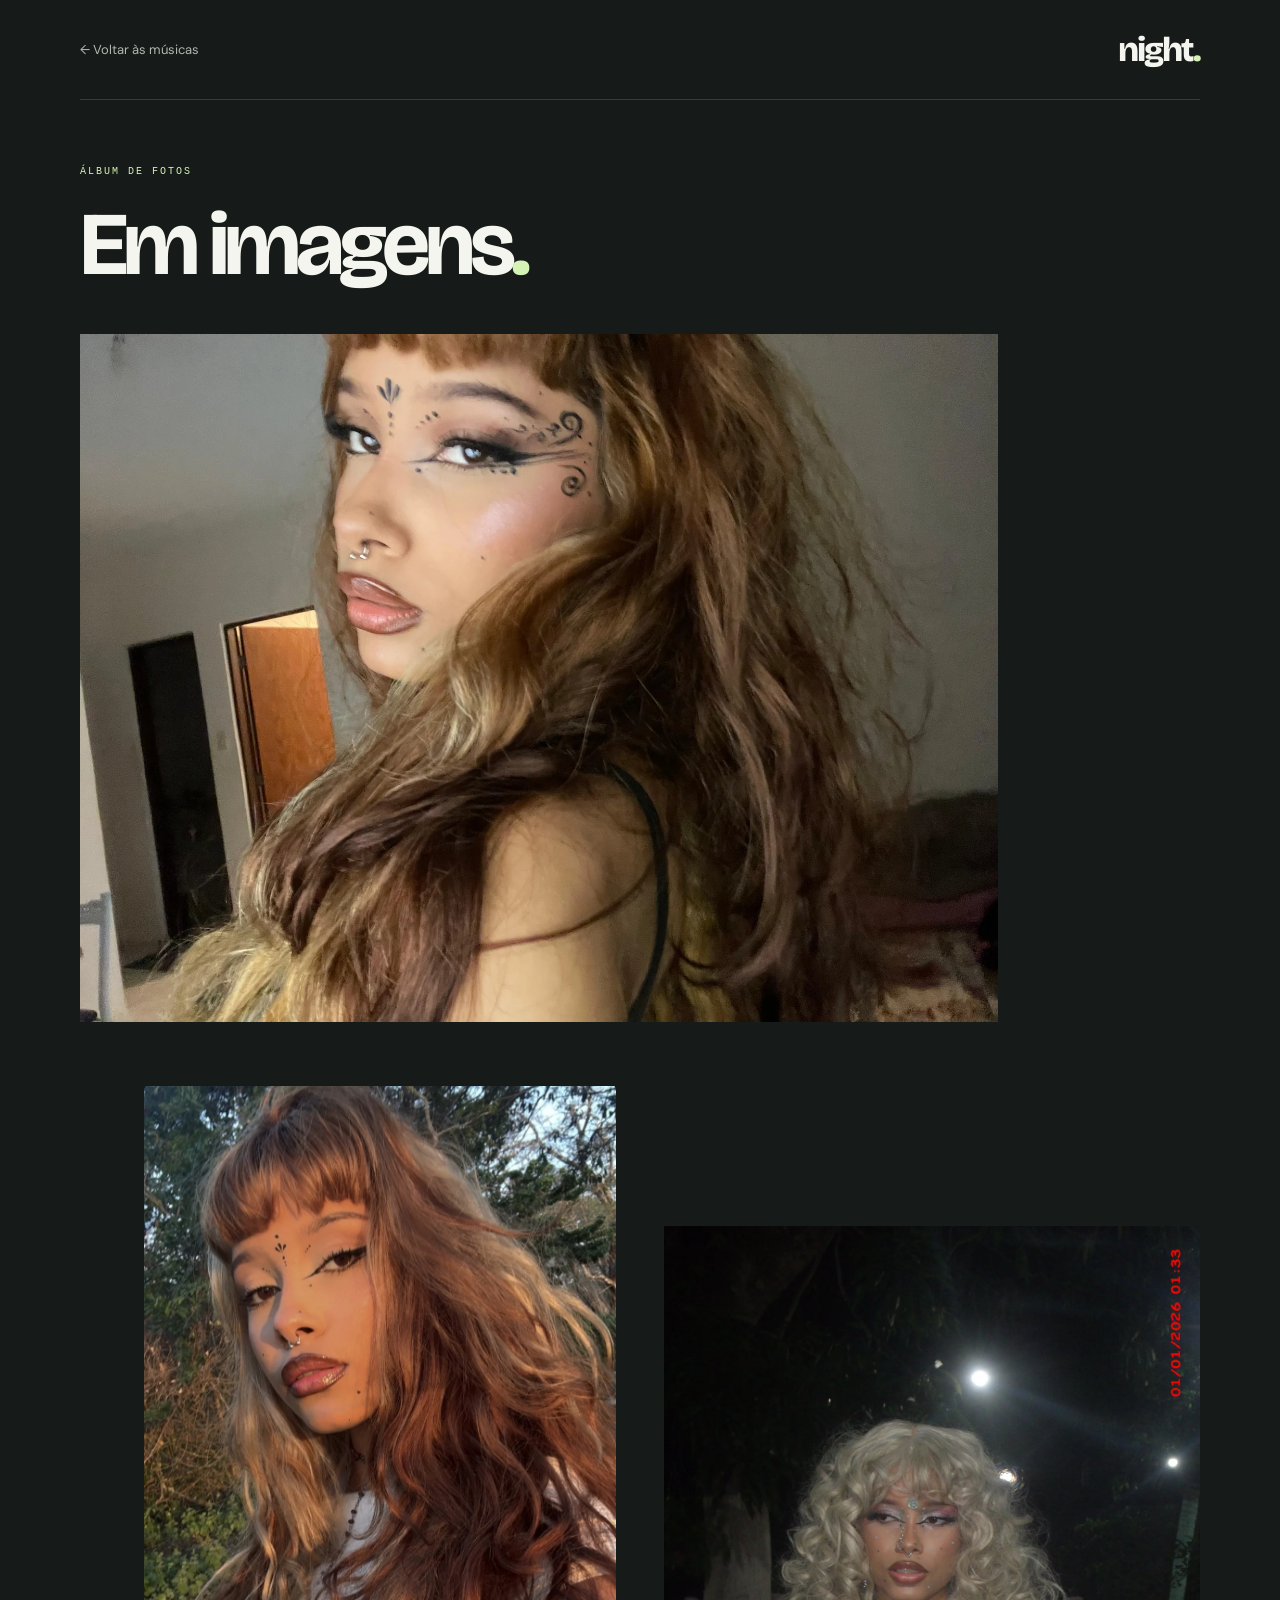
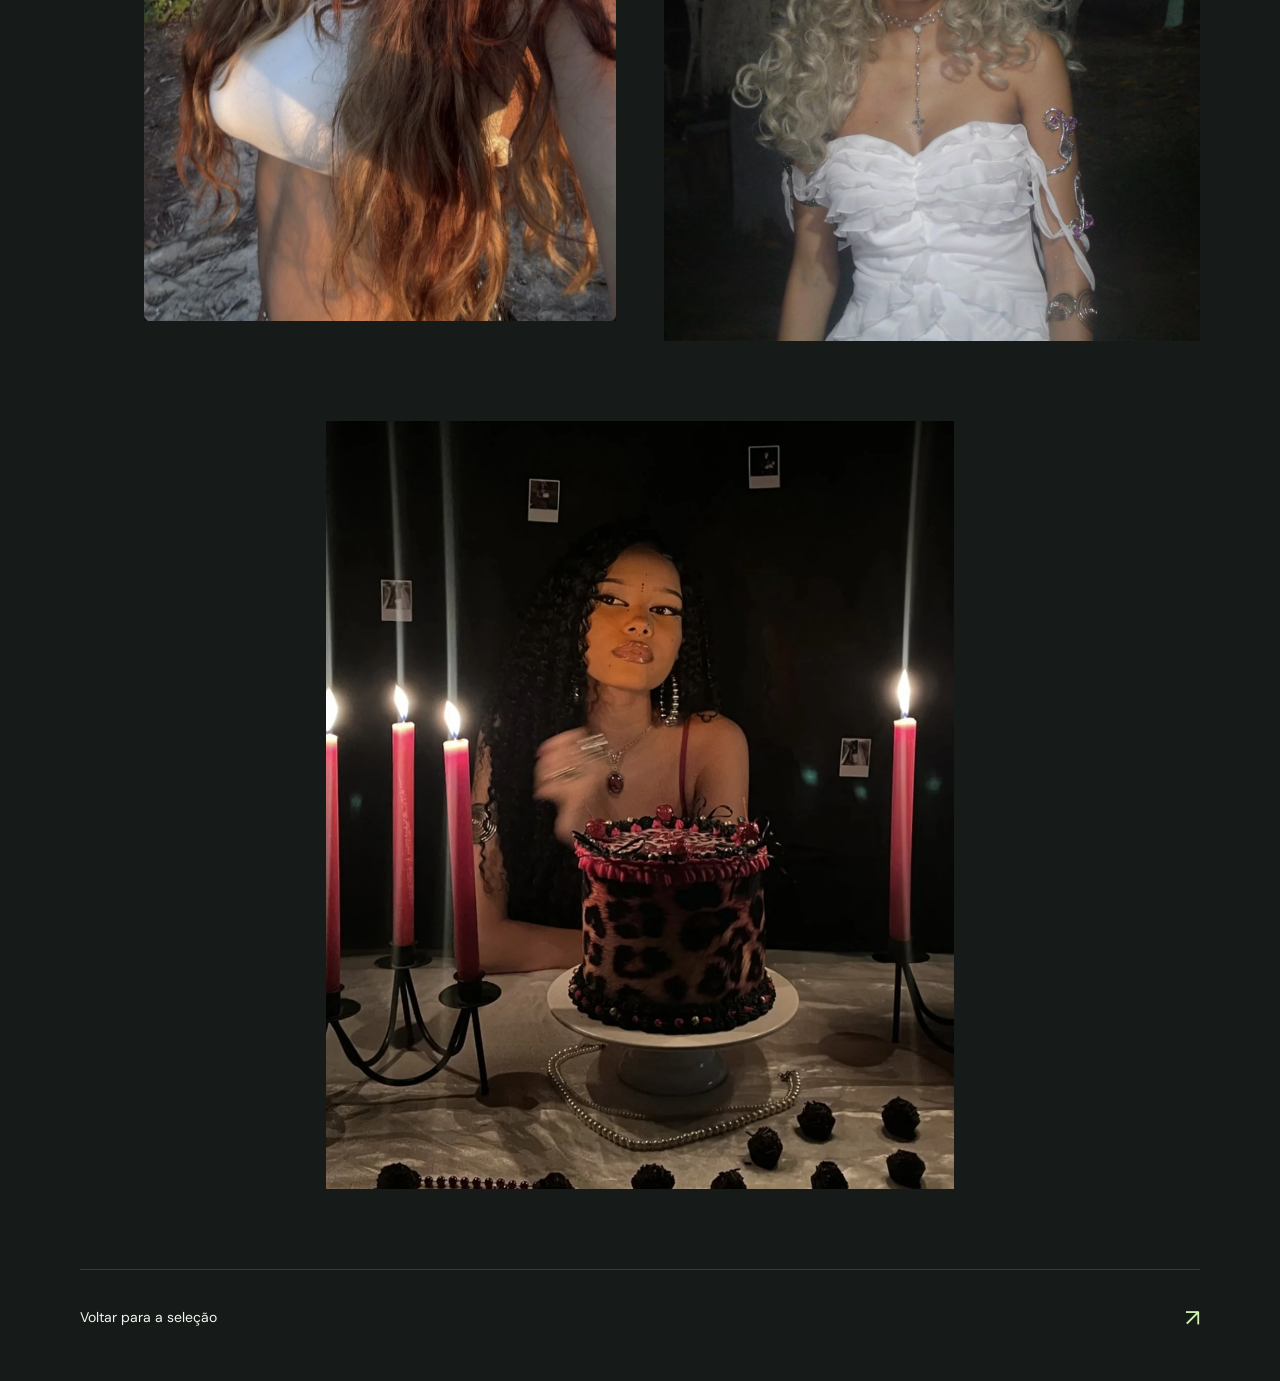
==== galeria.html @ 1a6474c7 "Add photo album page linked from the night cover" ====
<!doctype html>
<html lang="pt-BR">
<head>
  <meta charset="utf-8">
  <meta name="viewport" content="width=device-width, initial-scale=1">
  <meta name="theme-color" content="#161a18">
  <title>night — álbum de fotos</title>
  <link rel="icon" href="assets/favicon.svg" type="image/svg+xml">
  <link rel="preconnect" href="https://fonts.googleapis.com">
  <link rel="preconnect" href="https://fonts.gstatic.com" crossorigin>
  <link href="https://fonts.googleapis.com/css2?family=Bricolage+Grotesque:wght@500;600;700;800&family=DM+Sans:wght@400;500;600;700&display=swap" rel="stylesheet">
  <link rel="stylesheet" href="styles.css?v=gallery-1">
  <link rel="stylesheet" href="galeria.css?v=1">
</head>
<body class="photo-page">
  <a class="skip" href="#fotos">Pular para as fotos</a>
  <header class="photo-nav">
    <a class="photo-back" href="index.html">← Voltar às músicas</a>
    <a class="photo-logo" href="index.html" aria-label="night — início">night<span>.</span></a>
  </header>
  <main class="photo-main" id="fotos">
    <div class="photo-heading">
      <p class="eyebrow">ÁLBUM DE FOTOS</p>
      <h1>Em imagens<span>.</span></h1>
    </div>
    <!-- O texto pessoal será adicionado aqui quando estiver pronto. -->
    <div class="photo-grid" aria-label="Galeria com quatro fotos">
      <figure class="photo photo-wide"><img src="assets/galeria/foto-1.webp" width="1800" height="1350" alt="Retrato de olhar sobre o ombro, com desenhos delicados na maquiagem" fetchpriority="high" decoding="async"></figure>
      <figure class="photo photo-sunset"><img src="assets/galeria/foto-2.webp" width="1017" height="1800" alt="Retrato ao ar livre iluminado pela luz dourada do pôr do sol" loading="lazy" decoding="async"></figure>
      <figure class="photo photo-night"><img src="assets/galeria/foto-3.webp" width="1350" height="1800" alt="Retrato à noite com cabelos claros e vestido branco" loading="lazy" decoding="async"></figure>
      <figure class="photo photo-candles"><img src="assets/galeria/foto-4.webp" width="1220" height="1493" alt="Retrato atrás de um bolo, entre velas acesas" loading="lazy" decoding="async"></figure>
    </div>
    <div class="photo-end"><a href="index.html#faixas">Voltar para a seleção <span aria-hidden="true">↗</span></a></div>
  </main>
</body>
</html>
---- styles.css ----
:root{--bg:#161a18;--panel:#202622;--line:#353d36;--accent:#d4f3b5;--text:#f4f5ee;--muted:#b1b8ae;--display:'Bricolage Grotesque','Arial Black',sans-serif;--body:'DM Sans',Arial,sans-serif}
*{box-sizing:border-box}html{scroll-behavior:smooth;scroll-padding-top:28px}body{margin:0;background:var(--bg);color:var(--text);font-family:var(--body);font-size:14px;-webkit-font-smoothing:antialiased}a{color:inherit;text-decoration:none}button,input{font:inherit}button,a,input{-webkit-tap-highlight-color:transparent}a:focus-visible,button:focus-visible,input:focus-visible{outline:2px solid var(--accent);outline-offset:6px}svg{width:20px;height:20px;fill:none;stroke:currentColor;stroke-width:1.6;flex-shrink:0}.svg-defs{position:absolute;width:0;height:0;overflow:hidden}.sr-only{position:absolute;width:1px;height:1px;padding:0;margin:-1px;overflow:hidden;clip:rect(0,0,0,0);white-space:nowrap;border:0}.skip{position:fixed;top:-100px;left:20px;z-index:10;background:var(--accent);color:var(--bg);padding:12px}.skip:focus{top:12px}
.sidebar{position:fixed;left:0;top:0;bottom:0;width:226px;padding:32px 24px;border-right:1px solid var(--line);background:#131714;display:flex;flex-direction:column}.brand{font-family:var(--display);font-size:65px;font-weight:800;line-height:1;letter-spacing:-6px;width:fit-content}.brand-dot{color:var(--accent)}.brand-caption,.label,.eyebrow,.topbar,.art-caption,.table-head,.sleeve-top,.sleeve-bottom{font:10px/1.6 'Courier New',monospace;letter-spacing:1.6px}.brand-caption{color:var(--muted);margin:12px 0 46px;letter-spacing:2px}.nav-link{display:flex;gap:13px;padding:13px 11px;margin:4px -11px;color:var(--muted);border-radius:5px}.nav-link:first-child{color:var(--accent);background:#242d23}.nav-link:hover{color:var(--text);background:var(--panel)}.library{margin-top:40px}.label{color:var(--muted);margin:0 0 8px}.library-item{display:flex;align-items:center;gap:11px;margin-top:20px}.mini-cover{width:42px;height:42px;background:var(--accent);color:var(--bg);font:800 29px var(--display);display:grid;place-items:center;border-radius:3px}.library-item strong{font-weight:600}.library-item small{display:block;color:var(--muted);font-size:11px;margin-top:4px}.library-item svg{margin-left:auto;width:15px}.sidebar-bottom{margin-top:auto;color:var(--muted);font-size:11px;line-height:1.8}.sidebar-bottom p{border-top:1px solid var(--line);padding-top:18px;margin:22px 0 0}.status-dot{display:inline-block;width:6px;height:6px;border-radius:50%;background:var(--accent);margin-right:8px}main{margin-left:226px;padding:0 48px;max-width:1800px}.topbar{height:86px;display:flex;justify-content:space-between;align-items:center;color:var(--muted);border-bottom:1px solid var(--line);letter-spacing:1px}.topbar strong{font-weight:normal;color:var(--text)}.topbar a{display:flex;gap:10px;align-items:center;font:12px var(--body);letter-spacing:0}.topbar svg{width:16px}.hero{min-height:440px;display:grid;grid-template-columns:1.1fr 1fr;align-items:center;gap:36px;padding:44px 0 58px}.eyebrow{margin:0 0 12px;color:var(--accent);font-size:10px;letter-spacing:2px}.hero h1{font:800 clamp(90px,10vw,160px)/.93 var(--display);letter-spacing:-8px;margin:12px 0 24px}.hero h1 span{color:var(--accent)}.hero-description{font-size:18px;line-height:1.5;margin:0 0 18px;color:var(--muted)}.selection-meta{font-size:11px;color:var(--muted);display:flex;gap:9px;flex-wrap:wrap}.hero-actions{display:flex;gap:25px;align-items:center;margin-top:28px}.button{display:inline-flex;align-items:center;justify-content:center;gap:10px;min-height:48px;padding:14px 20px;border:0;border-radius:5px;font-size:12px;font-weight:700;cursor:pointer;transition:background .18s,transform .18s}.button-primary{background:var(--accent);color:var(--bg)}.button-primary:hover{background:#e2fbd0;transform:translateY(-2px)}.button-arrow{width:16px;margin-left:8px}.text-link{font-size:12px;display:inline-flex;align-items:center;gap:12px}.text-link:hover{color:var(--accent)}.hero-art{position:relative;width:100%;height:330px;max-width:410px;justify-self:end;display:flex;align-items:center}.sleeve{position:relative;width:280px;height:280px;background:var(--accent);color:var(--bg);overflow:hidden;padding:20px;z-index:1;box-shadow:12px 16px 28px #0005;transform:rotate(-5deg)}.sleeve-top{display:flex;justify-content:space-between;font-size:7px;letter-spacing:1px}.sleeve-word{font:800 80px/.95 var(--display);letter-spacing:-6px;position:relative;z-index:2;margin-top:36px}.sleeve-moon{position:absolute;width:170px;height:170px;border-radius:50%;border:1px solid #161a1855;top:87px;right:-27px;background:repeating-radial-gradient(circle at center,#161a18 0 1px,transparent 1px 7px);clip-path:inset(0 0 0 30%)}.sleeve-bottom{position:absolute;bottom:19px;left:20px;right:20px;display:flex;justify-content:space-between;font-size:8px;letter-spacing:1px;line-height:1.5}.vinyl{position:absolute;right:0;width:280px;height:280px;border-radius:50%;background:repeating-radial-gradient(circle,#111412 0 2px,#252c26 3px,#111412 4px 6px);border:1px solid #3a453d;box-shadow:10px 10px 20px #0004;display:grid;place-items:center}.vinyl-label{border-radius:50%;background:#809673;color:var(--bg);width:85px;height:85px;display:grid;place-items:center;font:800 34px var(--display);box-shadow:0 0 0 8px #101511}.art-caption{position:absolute;bottom:-11px;left:0;font-size:8px;letter-spacing:1.2px;color:var(--muted)}
.highlights{border-top:1px solid var(--line);padding:30px 0 42px}.section-heading{display:flex;justify-content:space-between;align-items:flex-end;gap:20px;margin-bottom:22px}h2{font:600 27px/1.2 var(--display);letter-spacing:-.7px;margin:0}h2 span{color:var(--accent)}.highlight-grid{display:grid;grid-template-columns:repeat(4,minmax(0,1fr));gap:20px}.highlight-card{display:block;min-width:0}.cover-wrap{position:relative;aspect-ratio:1;overflow:hidden;background:var(--panel);border-radius:5px}.cover-wrap img{width:100%;height:100%;object-fit:cover;display:block;transition:transform .35s}.card-open{position:absolute;right:12px;bottom:12px;width:38px;height:38px;display:grid;place-items:center;border-radius:50%;background:var(--accent);color:var(--bg);box-shadow:0 4px 15px #0003;transition:transform .2s}.card-open svg{width:18px}.highlight-card:hover .cover-wrap img{transform:scale(1.035)}.highlight-card:hover .card-open{transform:translateY(-3px)}.highlight-card h3{font-size:14px;font-weight:600;line-height:1.35;white-space:nowrap;overflow:hidden;text-overflow:ellipsis;margin:13px 0 5px}.highlight-card p{color:var(--muted);font-size:12px;line-height:1.4;white-space:nowrap;overflow:hidden;text-overflow:ellipsis;margin:0}.tracks-section{padding:30px 0 50px;border-top:1px solid var(--line)}.track-count{font:11px 'Courier New',monospace;color:var(--muted);white-space:nowrap}.search-bar{display:flex;align-items:center;justify-content:space-between;gap:20px;margin-bottom:25px}.search-input{display:flex;align-items:center;gap:12px;width:360px;background:var(--panel);border:1px solid var(--line);border-radius:5px;padding:12px 15px;color:var(--muted)}.search-input input{width:100%;border:0;background:transparent;color:var(--text);font-size:12px;min-width:0}.search-input:focus-within{border-color:var(--accent)}.search-input input:focus-visible{outline:none}.search-input input::placeholder{color:var(--muted)}.search-note{font-size:11px;color:var(--muted)}.table-head,.track-row{display:grid;grid-template-columns:25px minmax(0,1fr) 65px 95px;gap:18px;align-items:center}.table-head{font-size:9px;color:var(--muted);padding:0 12px 13px;border-bottom:1px solid var(--line);letter-spacing:1.2px}.table-head span:last-child{text-align:right}.track-list{list-style:none;margin:0;padding:0}.track-row{padding:11px 12px;min-height:70px;border-bottom:1px solid #353d3660;border-radius:4px;transition:background .15s}.track-row:hover{background:var(--panel)}.track-number{font:11px 'Courier New',monospace;color:var(--muted)}.track-info{display:flex;gap:13px;align-items:center;min-width:0}.track-info img{width:45px;height:45px;object-fit:cover;flex-shrink:0;border-radius:3px;background:var(--panel)}.track-text{min-width:0}.track-title{display:block;font-size:12px;font-weight:600;line-height:1.45;white-space:nowrap;overflow:hidden;text-overflow:ellipsis}.track-title:hover{color:var(--accent)}.track-artist{display:block;font-size:11px;color:var(--muted);line-height:1.45;margin-top:3px;white-space:nowrap;overflow:hidden;text-overflow:ellipsis}.explicit{display:inline-block;font-size:8px;line-height:12px;padding:0 3px;color:var(--bg);background:var(--muted);margin-right:5px;border-radius:1px;vertical-align:1px}.track-duration{font:11px 'Courier New',monospace;color:var(--muted)}.track-open{justify-self:end;display:flex;align-items:center;gap:7px;font-size:10px;border:1px solid var(--line);border-radius:4px;padding:8px 9px;color:var(--muted)}.track-open svg{width:13px;height:13px}.track-open:hover{color:var(--accent);border-color:var(--accent)}.loading,.empty-state{padding:36px 0;color:var(--muted);font-size:13px;text-align:center}.empty-state h3{color:var(--text);font:600 24px var(--display)}.button-secondary{margin-top:10px;background:var(--panel);border:1px solid var(--line);color:var(--text)}[hidden]{display:none!important}
footer{border-top:1px solid var(--line);padding:30px 0;display:grid;grid-template-columns:60px 1fr auto;align-items:center;gap:20px}.footer-brand{font:800 40px var(--display);letter-spacing:-3px;color:var(--accent)}footer p{font-size:12px;line-height:1.7;color:var(--muted);margin:0}footer strong{font-weight:500;color:var(--text)}footer svg{width:15px}footer small{grid-column:1/-1;font-size:10px;color:var(--muted);margin-top:8px}
@media(min-width:1500px){main{padding:0 70px}.hero{min-height:520px}.hero-art{max-width:480px;height:380px}.sleeve,.vinyl{width:320px;height:320px}.sleeve-word{font-size:94px}.sleeve-moon{width:210px;height:210px}}
@media(max-width:1150px){.sidebar{width:185px;padding:28px 20px}main{margin-left:185px;padding:0 30px}.hero{gap:18px}.hero-art{max-width:310px;height:280px}.sleeve,.vinyl{width:225px;height:225px}.sleeve{padding:16px}.sleeve-word{font-size:64px}.sleeve-moon{width:140px;height:140px;top:80px}.sleeve-bottom{bottom:16px;left:16px;right:16px}.sleeve-top{font-size:6px}.hero-actions{gap:16px}.text-link{font-size:11px}.highlight-grid{gap:16px}.search-note{display:none}.hero-description{font-size:16px}}
@media(max-width:900px){.sidebar{width:76px;padding:24px 14px;align-items:center}.brand{font-size:44px;letter-spacing:-4px}.brand-caption,.library,.sidebar-bottom{display:none}.sidebar nav{margin-top:45px;width:100%}.nav-link{font-size:0;justify-content:center;margin:8px 0;padding:13px 8px}.nav-link svg{width:21px;height:21px}.nav-link{gap:0}main{margin-left:76px;padding:0 28px}.hero h1{font-size:100px;letter-spacing:-6px}.hero-art{max-width:280px}.sleeve,.vinyl{width:205px;height:205px}.sleeve-word{font-size:61px;margin-top:28px}.sleeve-moon{width:120px;height:120px}.sleeve-top span:last-child{display:none}.hero-actions{flex-wrap:wrap;gap:18px}.hero{min-height:400px}.track-heading h2{font-size:24px}.art-caption{font-size:6px;bottom:10px}}
@media(max-width:650px){html{scroll-padding-top:20px}.sidebar{position:relative;width:100%;height:69px;padding:12px 22px;flex-direction:row;justify-content:space-between;border-right:0;border-bottom:1px solid var(--line)}.brand{font-size:43px}.sidebar nav{display:flex;width:auto;margin:0;gap:8px}.nav-link{font-size:11px;padding:8px 10px;margin:0;gap:7px}.nav-link svg{width:15px;height:15px}.nav-link:first-child{background:transparent;color:var(--muted)}main{margin:0;padding:0 22px}.topbar{height:57px;font-size:8px}.topbar a{font-size:10px}.topbar svg{width:13px}.hero{padding:34px 0 30px;display:flex;flex-direction:column;gap:28px;align-items:stretch}.eyebrow{font-size:8px;margin-bottom:14px}.hero h1{font-size:112px;letter-spacing:-7px;margin:0 0 18px}.hero-description{font-size:16px;margin-bottom:15px}.hero-description br{display:none}.selection-meta{font-size:10px}.hero-actions{margin-top:24px;flex-wrap:nowrap;gap:20px}.button{padding:12px 16px;font-size:11px;min-height:45px}.button-arrow{margin-left:0}.hero-art{width:100%;height:230px;max-width:340px;align-self:center;margin-top:0}.sleeve,.vinyl{width:195px;height:195px}.sleeve{margin-left:14px}.sleeve-word{font-size:58px}.vinyl{right:15px}.sleeve-bottom{font-size:7px}.art-caption{left:14px;bottom:-2px;font-size:6px}.highlights{padding:25px 0 30px}.section-heading{margin-bottom:19px}h2{font-size:24px}.label{font-size:8px;letter-spacing:1.3px}.highlight-grid{grid-template-columns:repeat(2,minmax(0,1fr));column-gap:16px;row-gap:24px}.highlight-card h3{font-size:12px;margin-top:10px}.highlight-card p{font-size:10px}.card-open{width:30px;height:30px;right:9px;bottom:9px}.card-open svg{width:15px}.track-heading{align-items:center}.track-heading h2{font-size:25px;max-width:230px;line-height:1.15}.track-count{font-size:10px}.tracks-section{padding:27px 0 35px}.search-input{width:100%;padding:13px}.search-bar{margin-bottom:22px}.table-head,.track-row{grid-template-columns:17px minmax(0,1fr) 27px;gap:9px}.table-head{padding:0 0 11px;font-size:8px}.table-head span:nth-child(3),.track-duration{display:none}.table-head span:last-child{font-size:0}.table-head span:last-child:after{content:'↗';font-size:13px}.track-row{padding:10px 0;min-height:65px}.track-info{gap:10px}.track-info img{width:40px;height:40px}.track-title{font-size:11px}.track-artist{font-size:10px}.track-number{font-size:10px}.track-open{border:0;padding:5px;font-size:0;gap:0}.track-open svg{width:17px;height:17px;color:var(--accent)}footer{grid-template-columns:45px 1fr;gap:15px;padding:25px 0}footer .text-link{grid-column:1/-1;margin-top:9px}footer small{font-size:9px}.search-note{display:none}}
.sleeve.sleeve--photo{padding:0;display:block;flex-shrink:0;transition:transform .2s}.sleeve--photo:hover{transform:rotate(-2deg)}.album-cover-image{display:block;width:100%;height:100%;object-fit:cover}.album-open{position:absolute;bottom:12px;right:12px;padding:7px 10px;background:var(--bg);color:var(--accent);font:11px var(--body);box-shadow:0 2px 8px #0003}
@media(prefers-reduced-motion:reduce){html{scroll-behavior:auto}*,*::before,*::after{transition:none!important;animation:none!important}}
---- galeria.css ----
.photo-page{background:var(--bg)}
.photo-nav,.photo-main{width:min(1120px,calc(100% - 96px));margin:0 auto;padding:0}
.photo-nav{display:flex;align-items:center;justify-content:space-between;min-height:100px;border-bottom:1px solid var(--line)}
.photo-back{font-size:13px;padding:12px 0;color:var(--muted)}
.photo-back:hover,.photo-end a:hover{color:var(--accent)}
.photo-logo{font:800 34px/1 var(--display);letter-spacing:-2px}
.photo-logo span,.photo-heading h1 span{color:var(--accent)}
.photo-heading{padding:64px 0 44px}
.photo-heading h1{font:700 clamp(48px,7vw,92px)/1 var(--display);letter-spacing:-.055em;margin:0}
.photo-heading .eyebrow{margin:0 0 20px}
.photo-grid{display:grid;grid-template-columns:1fr 1fr;gap:64px 48px;align-items:start}
.photo{margin:0;background:var(--panel)}
.photo img{display:block;width:100%;height:auto}
.photo-wide{grid-column:1/-1;width:82%}
.photo-sunset{width:88%;justify-self:end}
.photo-night{margin-top:140px}
.photo-candles{grid-column:1/-1;width:56%;justify-self:center;margin-top:16px}
.photo-end{border-top:1px solid var(--line);margin-top:80px;padding:32px 0 48px}
.photo-end a{display:flex;justify-content:space-between;align-items:center;font-size:14px}
.photo-end span{font-size:24px;color:var(--accent)}
@media(max-width:650px){
  .photo-nav,.photo-main{width:calc(100% - 40px)}
  .photo-nav{min-height:76px}
  .photo-back{font-size:12px}
  .photo-logo{font-size:28px}
  .photo-heading{padding:44px 0 32px}
  .photo-grid{grid-template-columns:1fr;gap:28px}
  .photo-wide,.photo-sunset,.photo-night,.photo-candles{grid-column:auto;width:100%;margin:0}
  .photo-end{margin-top:40px}
}
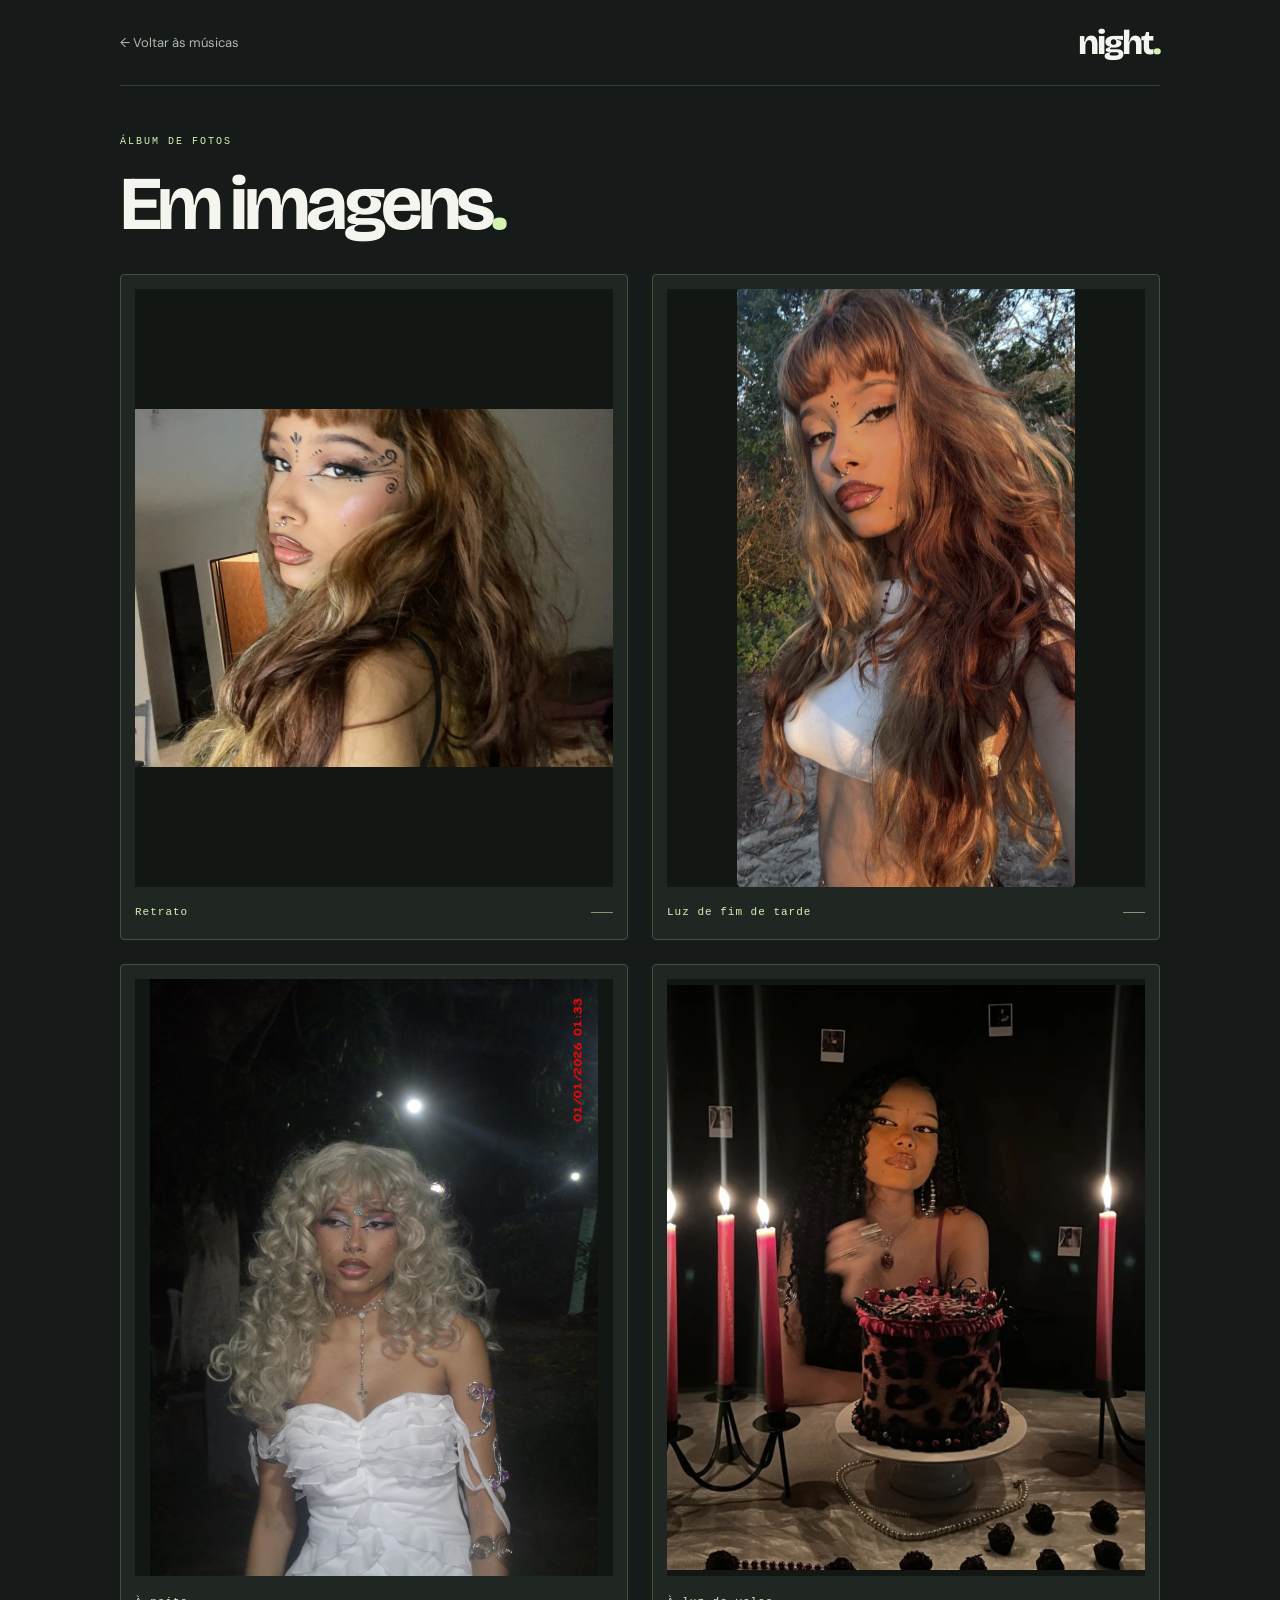
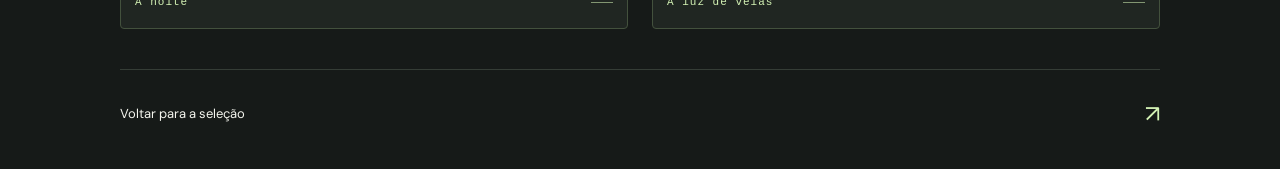
==== commit d0e50db7: "Try an aligned photo gallery with album-style frames" ====
--- a/galeria.html
+++ b/galeria.html
@@ -10,7 +10,7 @@
   <link rel="preconnect" href="https://fonts.gstatic.com" crossorigin>
   <link href="https://fonts.googleapis.com/css2?family=Bricolage+Grotesque:wght@500;600;700;800&family=DM+Sans:wght@400;500;600;700&display=swap" rel="stylesheet">
   <link rel="stylesheet" href="styles.css?v=gallery-1">
-  <link rel="stylesheet" href="galeria.css?v=1">
+  <link rel="stylesheet" href="galeria.css?v=organized-1">
 </head>
 <body class="photo-page">
   <a class="skip" href="#fotos">Pular para as fotos</a>
@@ -25,10 +25,10 @@
     </div>
     <!-- O texto pessoal será adicionado aqui quando estiver pronto. -->
     <div class="photo-grid" aria-label="Galeria com quatro fotos">
-      <figure class="photo photo-wide"><img src="assets/galeria/foto-1.webp" width="1800" height="1350" alt="Retrato de olhar sobre o ombro, com desenhos delicados na maquiagem" fetchpriority="high" decoding="async"></figure>
-      <figure class="photo photo-sunset"><img src="assets/galeria/foto-2.webp" width="1017" height="1800" alt="Retrato ao ar livre iluminado pela luz dourada do pôr do sol" loading="lazy" decoding="async"></figure>
-      <figure class="photo photo-night"><img src="assets/galeria/foto-3.webp" width="1350" height="1800" alt="Retrato à noite com cabelos claros e vestido branco" loading="lazy" decoding="async"></figure>
-      <figure class="photo photo-candles"><img src="assets/galeria/foto-4.webp" width="1220" height="1493" alt="Retrato atrás de um bolo, entre velas acesas" loading="lazy" decoding="async"></figure>
+      <figure class="photo photo-wide"><img src="assets/galeria/foto-1.webp" width="1800" height="1350" alt="Retrato de olhar sobre o ombro, com desenhos delicados na maquiagem" fetchpriority="high" decoding="async"><figcaption>Retrato</figcaption></figure>
+      <figure class="photo photo-sunset"><img src="assets/galeria/foto-2.webp" width="1017" height="1800" alt="Retrato ao ar livre iluminado pela luz dourada do pôr do sol" loading="lazy" decoding="async"><figcaption>Luz de fim de tarde</figcaption></figure>
+      <figure class="photo photo-night"><img src="assets/galeria/foto-3.webp" width="1350" height="1800" alt="Retrato à noite com cabelos claros e vestido branco" loading="lazy" decoding="async"><figcaption>À noite</figcaption></figure>
+      <figure class="photo photo-candles"><img src="assets/galeria/foto-4.webp" width="1220" height="1493" alt="Retrato atrás de um bolo, entre velas acesas" loading="lazy" decoding="async"><figcaption>À luz de velas</figcaption></figure>
     </div>
     <div class="photo-end"><a href="index.html#faixas">Voltar para a seleção <span aria-hidden="true">↗</span></a></div>
   </main>
--- a/galeria.css
+++ b/galeria.css
@@ -1,30 +1,28 @@
 .photo-page{background:var(--bg)}
-.photo-nav,.photo-main{width:min(1120px,calc(100% - 96px));margin:0 auto;padding:0}
-.photo-nav{display:flex;align-items:center;justify-content:space-between;min-height:100px;border-bottom:1px solid var(--line)}
+.photo-nav,.photo-main{width:min(1040px,calc(100% - 80px));margin:0 auto;padding:0}
+.photo-nav{display:flex;align-items:center;justify-content:space-between;min-height:86px;border-bottom:1px solid var(--line)}
 .photo-back{font-size:13px;padding:12px 0;color:var(--muted)}
 .photo-back:hover,.photo-end a:hover{color:var(--accent)}
 .photo-logo{font:800 34px/1 var(--display);letter-spacing:-2px}
 .photo-logo span,.photo-heading h1 span{color:var(--accent)}
-.photo-heading{padding:64px 0 44px}
-.photo-heading h1{font:700 clamp(48px,7vw,92px)/1 var(--display);letter-spacing:-.055em;margin:0}
-.photo-heading .eyebrow{margin:0 0 20px}
-.photo-grid{display:grid;grid-template-columns:1fr 1fr;gap:64px 48px;align-items:start}
-.photo{margin:0;background:var(--panel)}
-.photo img{display:block;width:100%;height:auto}
-.photo-wide{grid-column:1/-1;width:82%}
-.photo-sunset{width:88%;justify-self:end}
-.photo-night{margin-top:140px}
-.photo-candles{grid-column:1/-1;width:56%;justify-self:center;margin-top:16px}
-.photo-end{border-top:1px solid var(--line);margin-top:80px;padding:32px 0 48px}
-.photo-end a{display:flex;justify-content:space-between;align-items:center;font-size:14px}
+.photo-heading{padding:48px 0 32px}
+.photo-heading h1{font:700 clamp(46px,6vw,76px)/1 var(--display);letter-spacing:-.055em;margin:0}
+.photo-heading .eyebrow{margin:0 0 16px}
+.photo-grid{display:grid;grid-template-columns:repeat(2,minmax(0,1fr));gap:24px}
+.photo{margin:0;min-width:0;padding:14px 14px 0;background:#202622;border:1px solid #43513d;border-radius:4px}
+.photo img{display:block;width:100%;height:auto;aspect-ratio:4/5;object-fit:contain;background:#131714}
+.photo figcaption{display:flex;align-items:center;justify-content:space-between;gap:16px;min-height:52px;color:var(--accent);font:11px/1.5 'Courier New',monospace;letter-spacing:1px}
+.photo figcaption::after{content:'';width:22px;height:1px;background:var(--accent);opacity:.55}
+.photo-end{border-top:1px solid var(--line);margin-top:40px;padding:28px 0 40px}
+.photo-end a{display:flex;justify-content:space-between;align-items:center;font-size:13px}
 .photo-end span{font-size:24px;color:var(--accent)}
 @media(max-width:650px){
-  .photo-nav,.photo-main{width:calc(100% - 40px)}
-  .photo-nav{min-height:76px}
-  .photo-back{font-size:12px}
-  .photo-logo{font-size:28px}
-  .photo-heading{padding:44px 0 32px}
-  .photo-grid{grid-template-columns:1fr;gap:28px}
-  .photo-wide,.photo-sunset,.photo-night,.photo-candles{grid-column:auto;width:100%;margin:0}
-  .photo-end{margin-top:40px}
+.photo-nav,.photo-main{width:calc(100% - 40px)}
+.photo-nav{min-height:76px}
+.photo-back{font-size:12px}
+.photo-logo{font-size:28px}
+.photo-heading{padding:36px 0 28px}
+.photo-grid{grid-template-columns:1fr;gap:20px}
+.photo{padding:10px 10px 0}
+.photo figcaption{min-height:46px}
 }
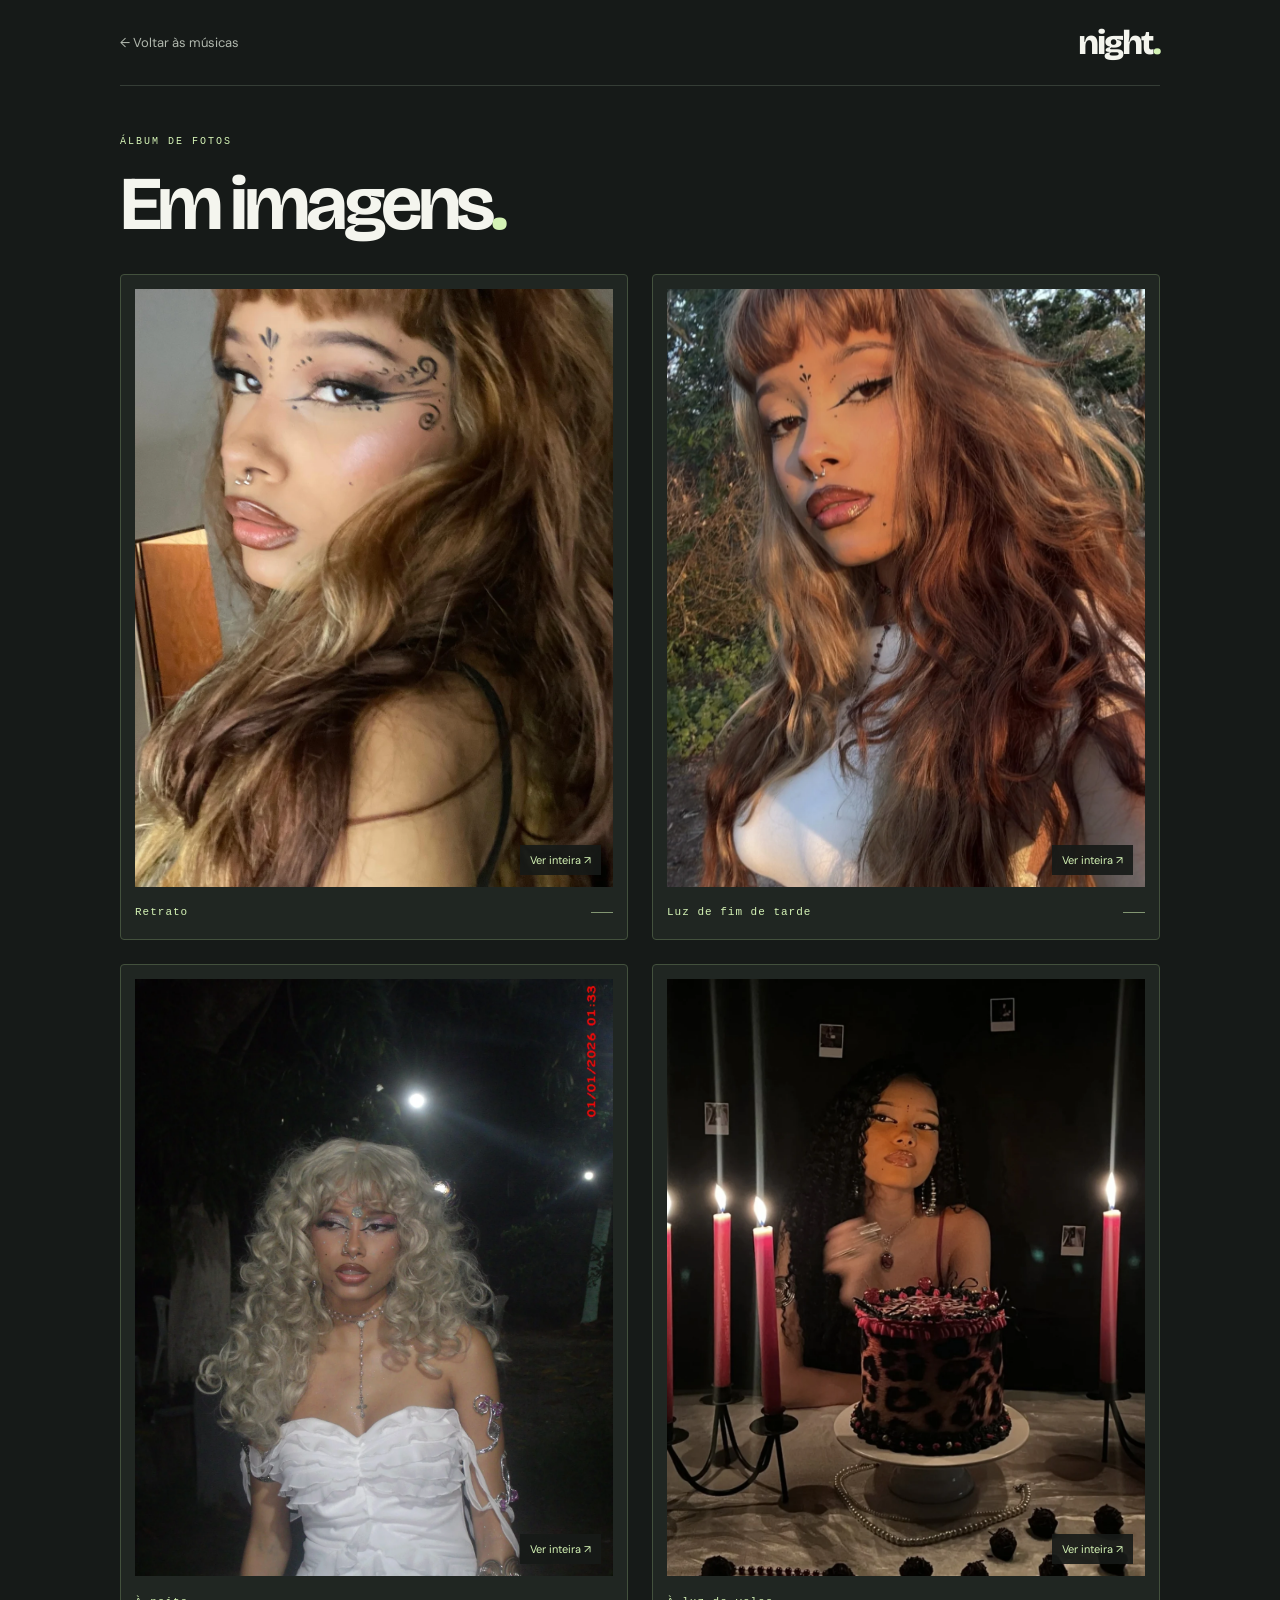
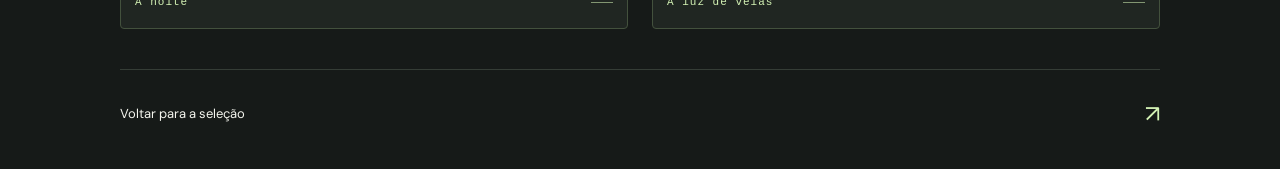
==== commit 52c74d65: "Refine gallery framing and link to full original photos" ====
--- a/galeria.html
+++ b/galeria.html
@@ -10,7 +10,7 @@
   <link rel="preconnect" href="https://fonts.gstatic.com" crossorigin>
   <link href="https://fonts.googleapis.com/css2?family=Bricolage+Grotesque:wght@500;600;700;800&family=DM+Sans:wght@400;500;600;700&display=swap" rel="stylesheet">
   <link rel="stylesheet" href="styles.css?v=gallery-1">
-  <link rel="stylesheet" href="galeria.css?v=organized-1">
+  <link rel="stylesheet" href="galeria.css?v=organized-2">
 </head>
 <body class="photo-page">
   <a class="skip" href="#fotos">Pular para as fotos</a>
@@ -25,10 +25,10 @@
     </div>
     <!-- O texto pessoal será adicionado aqui quando estiver pronto. -->
     <div class="photo-grid" aria-label="Galeria com quatro fotos">
-      <figure class="photo photo-wide"><img src="assets/galeria/foto-1.webp" width="1800" height="1350" alt="Retrato de olhar sobre o ombro, com desenhos delicados na maquiagem" fetchpriority="high" decoding="async"><figcaption>Retrato</figcaption></figure>
-      <figure class="photo photo-sunset"><img src="assets/galeria/foto-2.webp" width="1017" height="1800" alt="Retrato ao ar livre iluminado pela luz dourada do pôr do sol" loading="lazy" decoding="async"><figcaption>Luz de fim de tarde</figcaption></figure>
-      <figure class="photo photo-night"><img src="assets/galeria/foto-3.webp" width="1350" height="1800" alt="Retrato à noite com cabelos claros e vestido branco" loading="lazy" decoding="async"><figcaption>À noite</figcaption></figure>
-      <figure class="photo photo-candles"><img src="assets/galeria/foto-4.webp" width="1220" height="1493" alt="Retrato atrás de um bolo, entre velas acesas" loading="lazy" decoding="async"><figcaption>À luz de velas</figcaption></figure>
+      <figure class="photo photo-wide"><a class="photo-view" href="assets/galeria/foto-1.webp" target="_blank" rel="noopener" aria-label="Abrir foto inteira em nova aba"><img src="assets/galeria/foto-1.webp" width="1800" height="1350" alt="Retrato de olhar sobre o ombro, com desenhos delicados na maquiagem" fetchpriority="high" decoding="async"><span class="photo-expand" aria-hidden="true">Ver inteira ↗</span></a><figcaption>Retrato</figcaption></figure>
+      <figure class="photo photo-sunset"><a class="photo-view" href="assets/galeria/foto-2.webp" target="_blank" rel="noopener" aria-label="Abrir foto inteira em nova aba"><img src="assets/galeria/foto-2.webp" width="1017" height="1800" alt="Retrato ao ar livre iluminado pela luz dourada do pôr do sol" loading="lazy" decoding="async"><span class="photo-expand" aria-hidden="true">Ver inteira ↗</span></a><figcaption>Luz de fim de tarde</figcaption></figure>
+      <figure class="photo photo-night"><a class="photo-view" href="assets/galeria/foto-3.webp" target="_blank" rel="noopener" aria-label="Abrir foto inteira em nova aba"><img src="assets/galeria/foto-3.webp" width="1350" height="1800" alt="Retrato à noite com cabelos claros e vestido branco" loading="lazy" decoding="async"><span class="photo-expand" aria-hidden="true">Ver inteira ↗</span></a><figcaption>À noite</figcaption></figure>
+      <figure class="photo photo-candles"><a class="photo-view" href="assets/galeria/foto-4.webp" target="_blank" rel="noopener" aria-label="Abrir foto inteira em nova aba"><img src="assets/galeria/foto-4.webp" width="1220" height="1493" alt="Retrato atrás de um bolo, entre velas acesas" loading="lazy" decoding="async"><span class="photo-expand" aria-hidden="true">Ver inteira ↗</span></a><figcaption>À luz de velas</figcaption></figure>
     </div>
     <div class="photo-end"><a href="index.html#faixas">Voltar para a seleção <span aria-hidden="true">↗</span></a></div>
   </main>
--- a/galeria.css
+++ b/galeria.css
@@ -10,7 +10,7 @@
 .photo-heading .eyebrow{margin:0 0 16px}
 .photo-grid{display:grid;grid-template-columns:repeat(2,minmax(0,1fr));gap:24px}
 .photo{margin:0;min-width:0;padding:14px 14px 0;background:#202622;border:1px solid #43513d;border-radius:4px}
-.photo img{display:block;width:100%;height:auto;aspect-ratio:4/5;object-fit:contain;background:#131714}
+.photo img{display:block;width:100%;height:auto;aspect-ratio:4/5;object-fit:cover;object-position:center 30%;background:#131714}
 .photo figcaption{display:flex;align-items:center;justify-content:space-between;gap:16px;min-height:52px;color:var(--accent);font:11px/1.5 'Courier New',monospace;letter-spacing:1px}
 .photo figcaption::after{content:'';width:22px;height:1px;background:var(--accent);opacity:.55}
 .photo-end{border-top:1px solid var(--line);margin-top:40px;padding:28px 0 40px}
@@ -26,3 +26,5 @@
 .photo{padding:10px 10px 0}
 .photo figcaption{min-height:46px}
 }
+
+.photo-view{display:block;position:relative;overflow:hidden}.photo-expand{position:absolute;bottom:12px;right:12px;padding:8px 10px;background:#161a18e8;color:var(--accent);font:11px var(--body)}.photo-wide img{object-position:42% center}.photo-night img{object-position:center 35%}.photo-view:focus-visible{outline-offset:4px}
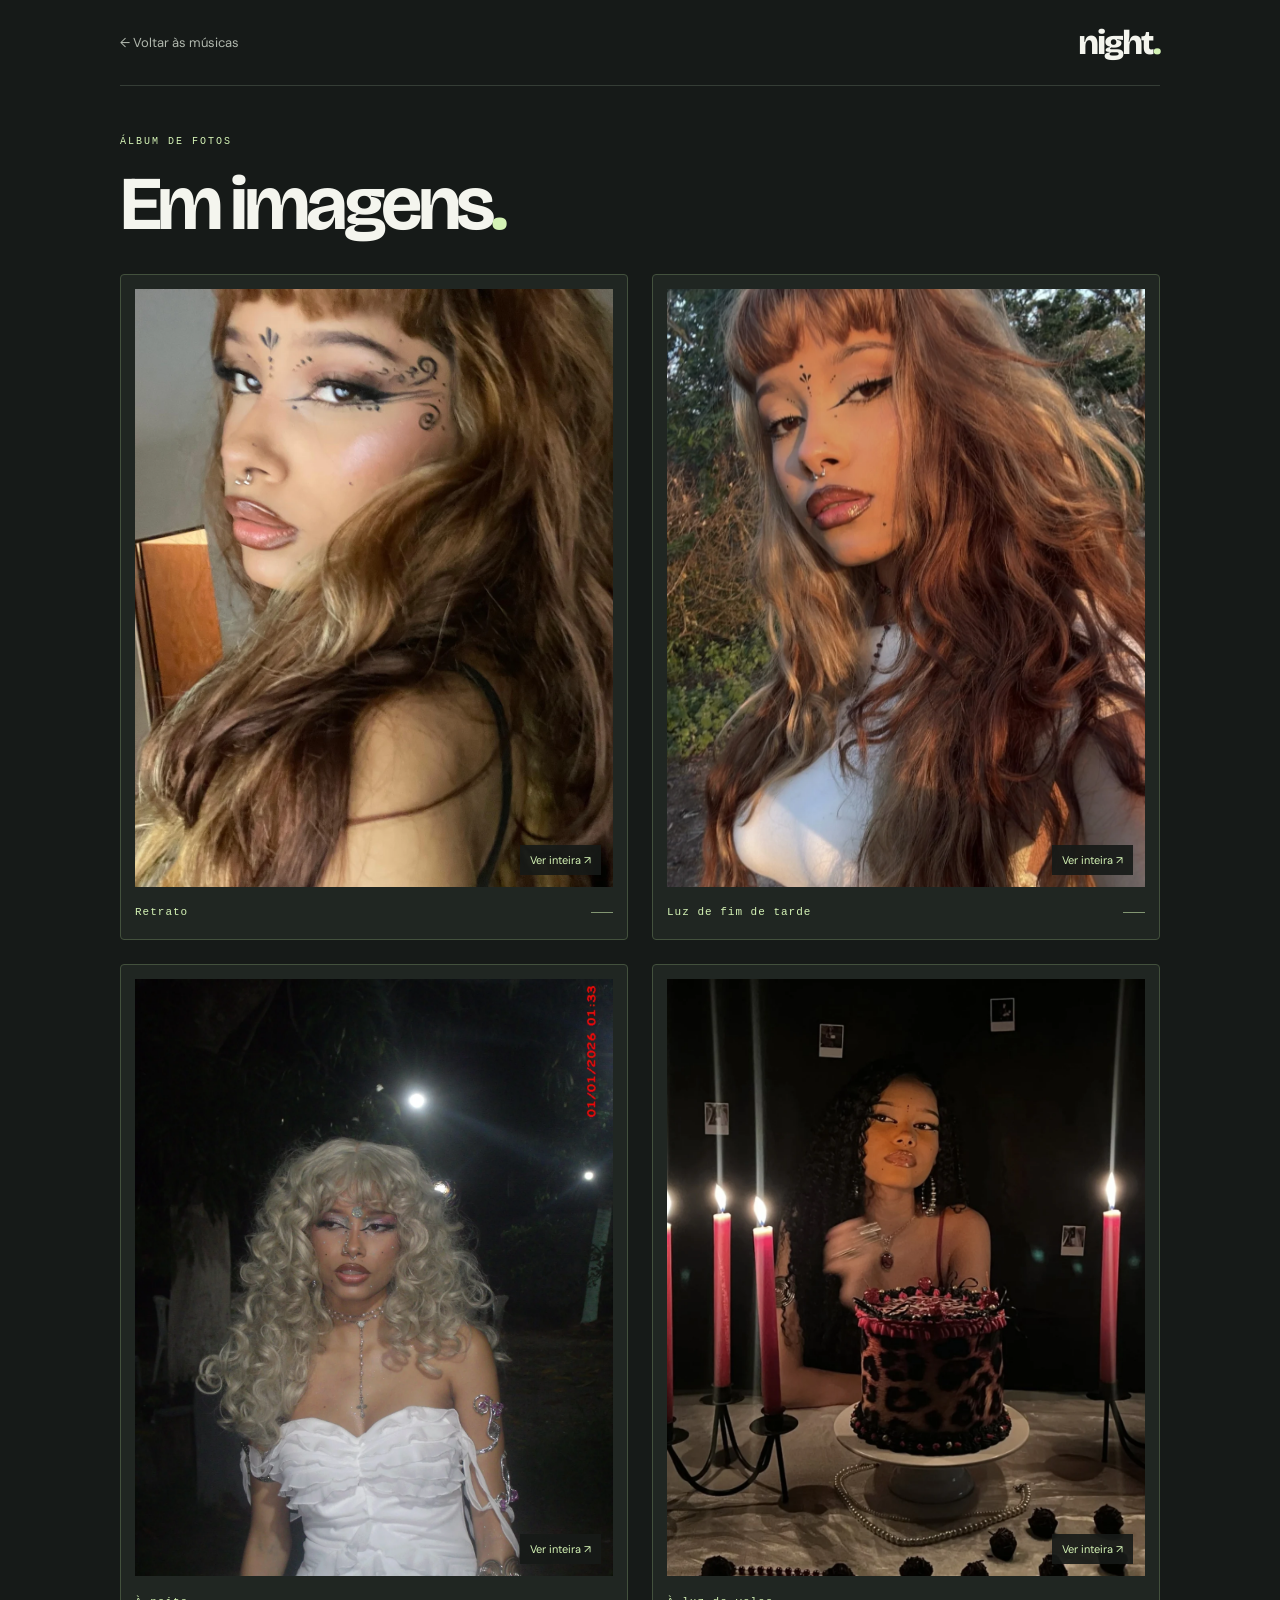
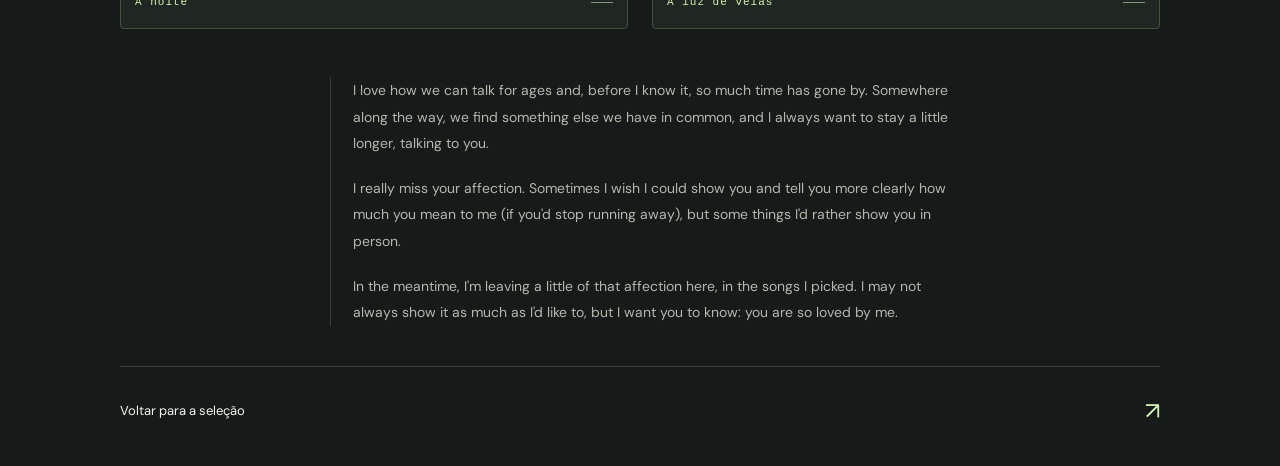
==== commit 30f575d8: "Add personal English dedication below the photo gallery" ====
--- a/galeria.html
+++ b/galeria.html
@@ -10,7 +10,7 @@
   <link rel="preconnect" href="https://fonts.gstatic.com" crossorigin>
   <link href="https://fonts.googleapis.com/css2?family=Bricolage+Grotesque:wght@500;600;700;800&family=DM+Sans:wght@400;500;600;700&display=swap" rel="stylesheet">
   <link rel="stylesheet" href="styles.css?v=gallery-1">
-  <link rel="stylesheet" href="galeria.css?v=organized-2">
+  <link rel="stylesheet" href="galeria.css?v=letter-1">
 </head>
 <body class="photo-page">
   <a class="skip" href="#fotos">Pular para as fotos</a>
@@ -23,13 +23,17 @@
       <p class="eyebrow">ÁLBUM DE FOTOS</p>
       <h1>Em imagens<span>.</span></h1>
     </div>
-    <!-- O texto pessoal será adicionado aqui quando estiver pronto. -->
     <div class="photo-grid" aria-label="Galeria com quatro fotos">
       <figure class="photo photo-wide"><a class="photo-view" href="assets/galeria/foto-1.webp" target="_blank" rel="noopener" aria-label="Abrir foto inteira em nova aba"><img src="assets/galeria/foto-1.webp" width="1800" height="1350" alt="Retrato de olhar sobre o ombro, com desenhos delicados na maquiagem" fetchpriority="high" decoding="async"><span class="photo-expand" aria-hidden="true">Ver inteira ↗</span></a><figcaption>Retrato</figcaption></figure>
       <figure class="photo photo-sunset"><a class="photo-view" href="assets/galeria/foto-2.webp" target="_blank" rel="noopener" aria-label="Abrir foto inteira em nova aba"><img src="assets/galeria/foto-2.webp" width="1017" height="1800" alt="Retrato ao ar livre iluminado pela luz dourada do pôr do sol" loading="lazy" decoding="async"><span class="photo-expand" aria-hidden="true">Ver inteira ↗</span></a><figcaption>Luz de fim de tarde</figcaption></figure>
       <figure class="photo photo-night"><a class="photo-view" href="assets/galeria/foto-3.webp" target="_blank" rel="noopener" aria-label="Abrir foto inteira em nova aba"><img src="assets/galeria/foto-3.webp" width="1350" height="1800" alt="Retrato à noite com cabelos claros e vestido branco" loading="lazy" decoding="async"><span class="photo-expand" aria-hidden="true">Ver inteira ↗</span></a><figcaption>À noite</figcaption></figure>
       <figure class="photo photo-candles"><a class="photo-view" href="assets/galeria/foto-4.webp" target="_blank" rel="noopener" aria-label="Abrir foto inteira em nova aba"><img src="assets/galeria/foto-4.webp" width="1220" height="1493" alt="Retrato atrás de um bolo, entre velas acesas" loading="lazy" decoding="async"><span class="photo-expand" aria-hidden="true">Ver inteira ↗</span></a><figcaption>À luz de velas</figcaption></figure>
     </div>
+    <aside class="photo-note" lang="en" aria-label="A note for you">
+      <p>I love how we can talk for ages and, before I know it, so much time has gone by. Somewhere along the way, we find something else we have in common, and I always want to stay a little longer, talking to you.</p>
+      <p>I really miss your affection. Sometimes I wish I could show you and tell you more clearly how much you mean to me (if you'd stop running away), but some things I'd rather show you in person.</p>
+      <p>In the meantime, I'm leaving a little of that affection here, in the songs I picked. I may not always show it as much as I'd like to, but I want you to know: you are so loved by me.</p>
+    </aside>
     <div class="photo-end"><a href="index.html#faixas">Voltar para a seleção <span aria-hidden="true">↗</span></a></div>
   </main>
 </body>
--- a/galeria.css
+++ b/galeria.css
@@ -28,3 +28,5 @@
 }
 
 .photo-view{display:block;position:relative;overflow:hidden}.photo-expand{position:absolute;bottom:12px;right:12px;padding:8px 10px;background:#161a18e8;color:var(--accent);font:11px var(--body)}.photo-wide img{object-position:42% center}.photo-night img{object-position:center 35%}.photo-view:focus-visible{outline-offset:4px}
+
+.photo-note{max-width:620px;margin:48px auto 0;padding-left:22px;border-left:1px solid var(--line);color:var(--muted);font:400 14px/1.9 var(--body)}.photo-note p{margin:0 0 18px}.photo-note p:last-child{margin-bottom:0}@media(max-width:650px){.photo-note{margin-top:36px;padding-left:16px;font-size:13px;line-height:1.85}}
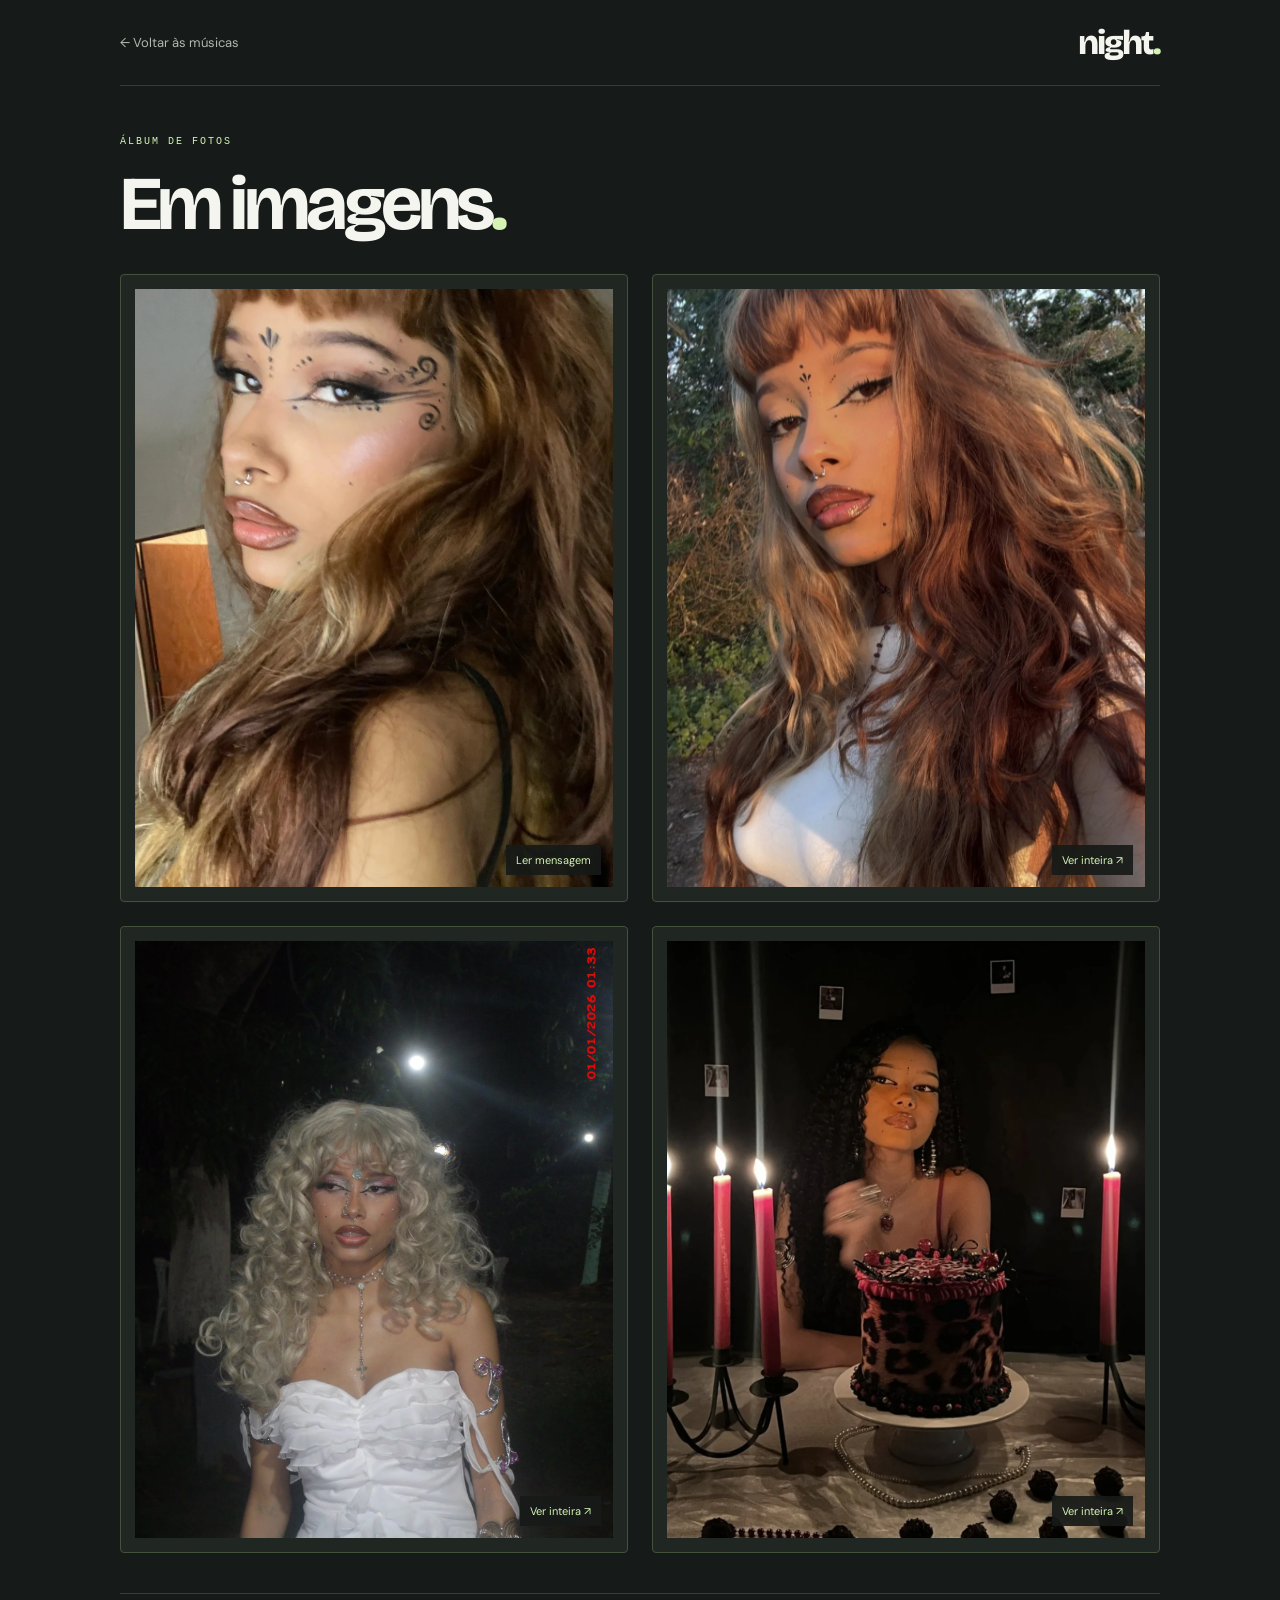
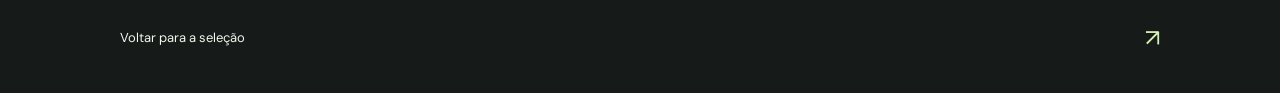
==== commit c5db28eb: "Remove photo captions and reveal dedication from the first photo" ====
--- a/galeria.html
+++ b/galeria.html
@@ -10,7 +10,7 @@
   <link rel="preconnect" href="https://fonts.gstatic.com" crossorigin>
   <link href="https://fonts.googleapis.com/css2?family=Bricolage+Grotesque:wght@500;600;700;800&family=DM+Sans:wght@400;500;600;700&display=swap" rel="stylesheet">
   <link rel="stylesheet" href="styles.css?v=gallery-1">
-  <link rel="stylesheet" href="galeria.css?v=letter-1">
+  <link rel="stylesheet" href="galeria.css?v=message-toggle-1">
 </head>
 <body class="photo-page">
   <a class="skip" href="#fotos">Pular para as fotos</a>
@@ -24,16 +24,17 @@
       <h1>Em imagens<span>.</span></h1>
     </div>
     <div class="photo-grid" aria-label="Galeria com quatro fotos">
-      <figure class="photo photo-wide"><a class="photo-view" href="assets/galeria/foto-1.webp" target="_blank" rel="noopener" aria-label="Abrir foto inteira em nova aba"><img src="assets/galeria/foto-1.webp" width="1800" height="1350" alt="Retrato de olhar sobre o ombro, com desenhos delicados na maquiagem" fetchpriority="high" decoding="async"><span class="photo-expand" aria-hidden="true">Ver inteira ↗</span></a><figcaption>Retrato</figcaption></figure>
-      <figure class="photo photo-sunset"><a class="photo-view" href="assets/galeria/foto-2.webp" target="_blank" rel="noopener" aria-label="Abrir foto inteira em nova aba"><img src="assets/galeria/foto-2.webp" width="1017" height="1800" alt="Retrato ao ar livre iluminado pela luz dourada do pôr do sol" loading="lazy" decoding="async"><span class="photo-expand" aria-hidden="true">Ver inteira ↗</span></a><figcaption>Luz de fim de tarde</figcaption></figure>
-      <figure class="photo photo-night"><a class="photo-view" href="assets/galeria/foto-3.webp" target="_blank" rel="noopener" aria-label="Abrir foto inteira em nova aba"><img src="assets/galeria/foto-3.webp" width="1350" height="1800" alt="Retrato à noite com cabelos claros e vestido branco" loading="lazy" decoding="async"><span class="photo-expand" aria-hidden="true">Ver inteira ↗</span></a><figcaption>À noite</figcaption></figure>
-      <figure class="photo photo-candles"><a class="photo-view" href="assets/galeria/foto-4.webp" target="_blank" rel="noopener" aria-label="Abrir foto inteira em nova aba"><img src="assets/galeria/foto-4.webp" width="1220" height="1493" alt="Retrato atrás de um bolo, entre velas acesas" loading="lazy" decoding="async"><span class="photo-expand" aria-hidden="true">Ver inteira ↗</span></a><figcaption>À luz de velas</figcaption></figure>
-    </div>
-    <aside class="photo-note" lang="en" aria-label="A note for you">
+      <figure class="photo photo-wide"><details class="photo-message"><summary class="photo-view" aria-label="Ler ou fechar mensagem"><img src="assets/galeria/foto-1.webp" width="1800" height="1350" alt="Retrato de olhar sobre o ombro, com desenhos delicados na maquiagem" fetchpriority="high" decoding="async"><span class="photo-expand" aria-hidden="true"><span class="message-closed">Ler mensagem</span><span class="message-open">Fechar mensagem</span></span></summary>
+<aside class="photo-note" lang="en" aria-label="A note for you">
       <p>I love how we can talk for ages and, before I know it, so much time has gone by. Somewhere along the way, we find something else we have in common, and I always want to stay a little longer, talking to you.</p>
       <p>I really miss your affection. Sometimes I wish I could show you and tell you more clearly how much you mean to me (if you'd stop running away), but some things I'd rather show you in person.</p>
       <p>In the meantime, I'm leaving a little of that affection here, in the songs I picked. I may not always show it as much as I'd like to, but I want you to know: you are so loved by me.</p>
     </aside>
+</details></figure>
+      <figure class="photo photo-sunset"><a class="photo-view" href="assets/galeria/foto-2.webp" target="_blank" rel="noopener" aria-label="Abrir foto inteira em nova aba"><img src="assets/galeria/foto-2.webp" width="1017" height="1800" alt="Retrato ao ar livre iluminado pela luz dourada do pôr do sol" loading="lazy" decoding="async"><span class="photo-expand" aria-hidden="true">Ver inteira ↗</span></a></figure>
+      <figure class="photo photo-night"><a class="photo-view" href="assets/galeria/foto-3.webp" target="_blank" rel="noopener" aria-label="Abrir foto inteira em nova aba"><img src="assets/galeria/foto-3.webp" width="1350" height="1800" alt="Retrato à noite com cabelos claros e vestido branco" loading="lazy" decoding="async"><span class="photo-expand" aria-hidden="true">Ver inteira ↗</span></a></figure>
+      <figure class="photo photo-candles"><a class="photo-view" href="assets/galeria/foto-4.webp" target="_blank" rel="noopener" aria-label="Abrir foto inteira em nova aba"><img src="assets/galeria/foto-4.webp" width="1220" height="1493" alt="Retrato atrás de um bolo, entre velas acesas" loading="lazy" decoding="async"><span class="photo-expand" aria-hidden="true">Ver inteira ↗</span></a></figure>
+    </div>
     <div class="photo-end"><a href="index.html#faixas">Voltar para a seleção <span aria-hidden="true">↗</span></a></div>
   </main>
 </body>
--- a/galeria.css
+++ b/galeria.css
@@ -9,10 +9,10 @@
 .photo-heading h1{font:700 clamp(46px,6vw,76px)/1 var(--display);letter-spacing:-.055em;margin:0}
 .photo-heading .eyebrow{margin:0 0 16px}
 .photo-grid{display:grid;grid-template-columns:repeat(2,minmax(0,1fr));gap:24px}
-.photo{margin:0;min-width:0;padding:14px 14px 0;background:#202622;border:1px solid #43513d;border-radius:4px}
+.photo{margin:0;min-width:0;padding:14px;background:#202622;border:1px solid #43513d;border-radius:4px}
 .photo img{display:block;width:100%;height:auto;aspect-ratio:4/5;object-fit:cover;object-position:center 30%;background:#131714}
-.photo figcaption{display:flex;align-items:center;justify-content:space-between;gap:16px;min-height:52px;color:var(--accent);font:11px/1.5 'Courier New',monospace;letter-spacing:1px}
-.photo figcaption::after{content:'';width:22px;height:1px;background:var(--accent);opacity:.55}
+
+
 .photo-end{border-top:1px solid var(--line);margin-top:40px;padding:28px 0 40px}
 .photo-end a{display:flex;justify-content:space-between;align-items:center;font-size:13px}
 .photo-end span{font-size:24px;color:var(--accent)}
@@ -23,10 +23,12 @@
 .photo-logo{font-size:28px}
 .photo-heading{padding:36px 0 28px}
 .photo-grid{grid-template-columns:1fr;gap:20px}
-.photo{padding:10px 10px 0}
-.photo figcaption{min-height:46px}
+.photo{padding:10px}
+
 }
 
 .photo-view{display:block;position:relative;overflow:hidden}.photo-expand{position:absolute;bottom:12px;right:12px;padding:8px 10px;background:#161a18e8;color:var(--accent);font:11px var(--body)}.photo-wide img{object-position:42% center}.photo-night img{object-position:center 35%}.photo-view:focus-visible{outline-offset:4px}
 
 .photo-note{max-width:620px;margin:48px auto 0;padding-left:22px;border-left:1px solid var(--line);color:var(--muted);font:400 14px/1.9 var(--body)}.photo-note p{margin:0 0 18px}.photo-note p:last-child{margin-bottom:0}@media(max-width:650px){.photo-note{margin-top:36px;padding-left:16px;font-size:13px;line-height:1.85}}
+
+.photo-grid{align-items:start}.photo-message summary{cursor:pointer;list-style:none}.photo-message summary::-webkit-details-marker{display:none}.photo-message summary:focus-visible{outline:2px solid var(--accent);outline-offset:4px}.message-open{display:none}.photo-message[open] .message-closed{display:none}.photo-message[open] .message-open{display:inline}.photo-message .photo-note{margin:22px 0 8px;padding:0 10px;border:0;font-size:13px;line-height:1.85}
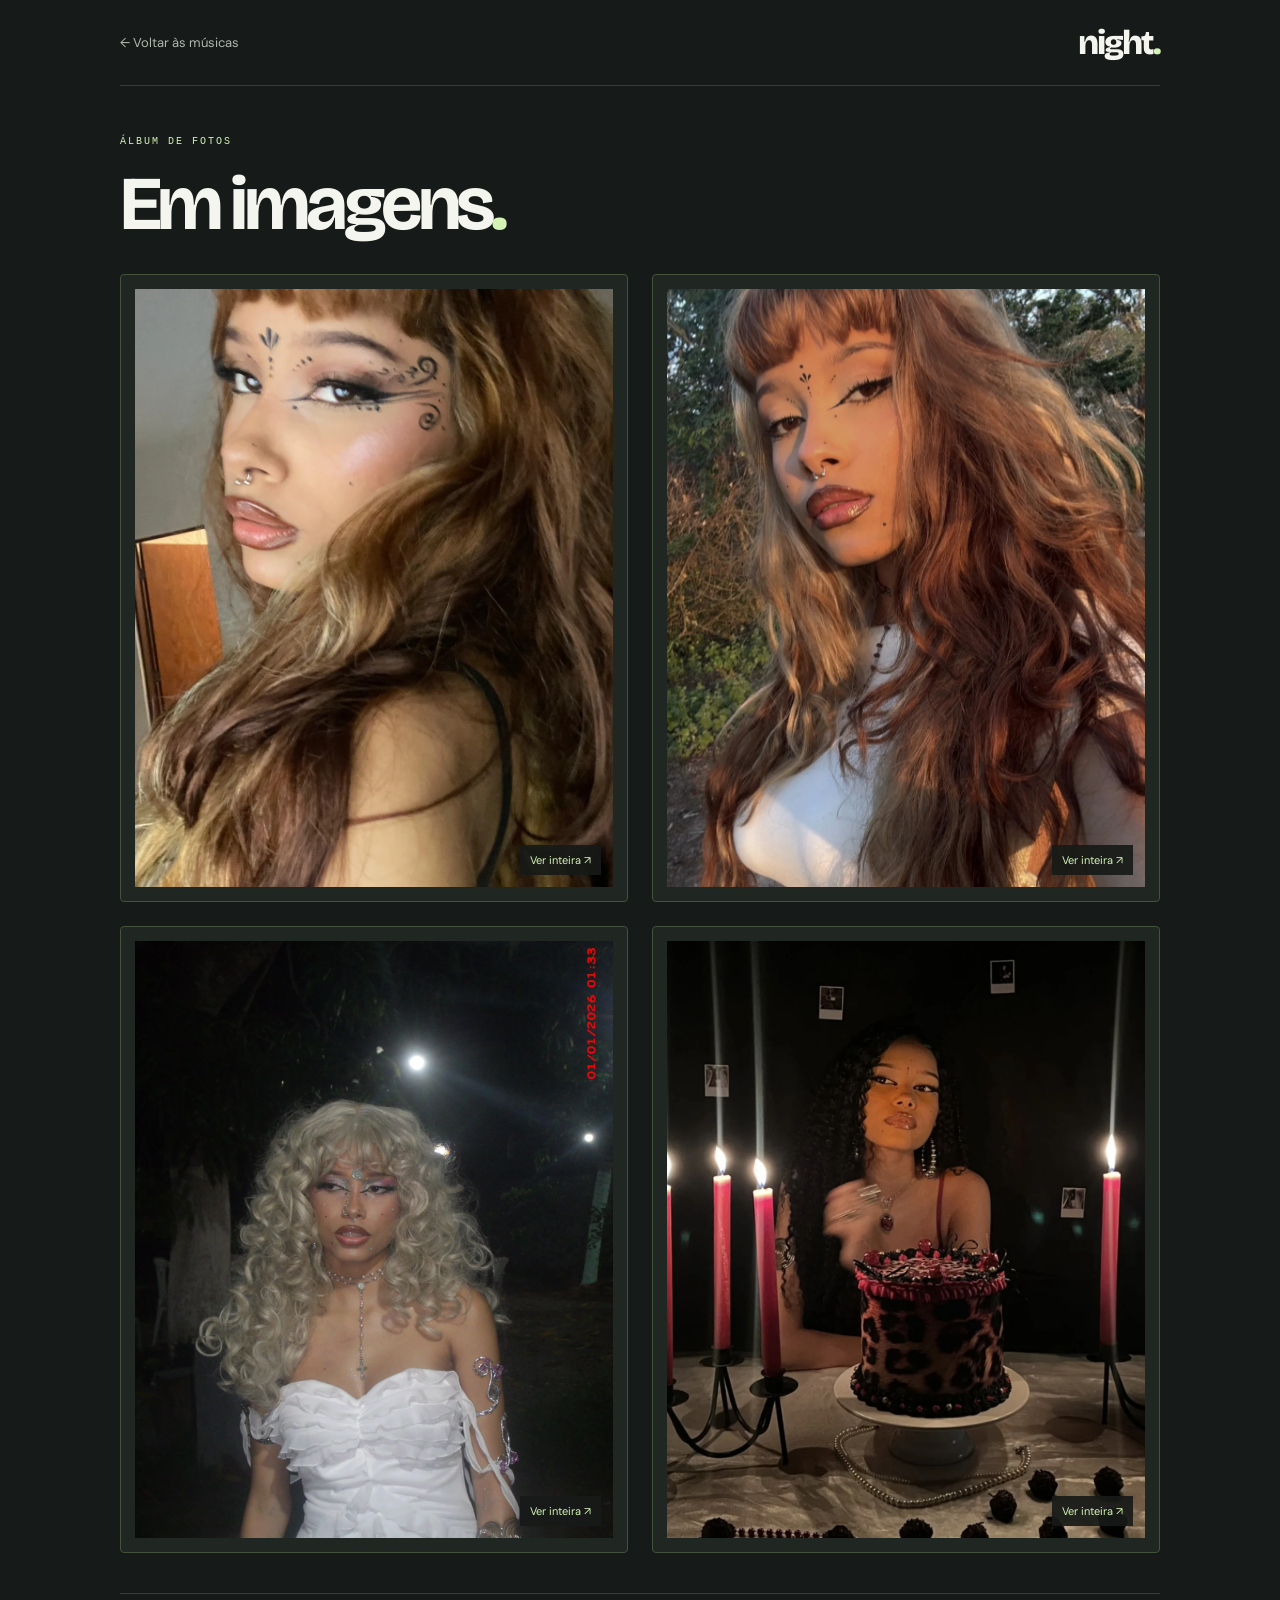
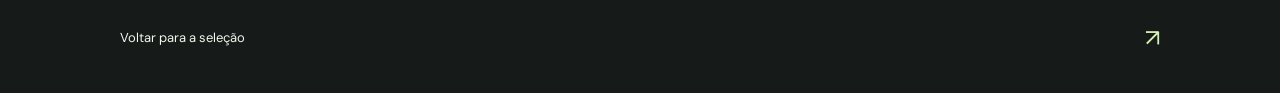
==== commit bfa84e69: "Match first photo label to the other gallery photos" ====
--- a/galeria.html
+++ b/galeria.html
@@ -24,7 +24,7 @@
       <h1>Em imagens<span>.</span></h1>
     </div>
     <div class="photo-grid" aria-label="Galeria com quatro fotos">
-      <figure class="photo photo-wide"><details class="photo-message"><summary class="photo-view" aria-label="Ler ou fechar mensagem"><img src="assets/galeria/foto-1.webp" width="1800" height="1350" alt="Retrato de olhar sobre o ombro, com desenhos delicados na maquiagem" fetchpriority="high" decoding="async"><span class="photo-expand" aria-hidden="true"><span class="message-closed">Ler mensagem</span><span class="message-open">Fechar mensagem</span></span></summary>
+      <figure class="photo photo-wide"><details class="photo-message"><summary class="photo-view" aria-label="Ler ou fechar mensagem"><img src="assets/galeria/foto-1.webp" width="1800" height="1350" alt="Retrato de olhar sobre o ombro, com desenhos delicados na maquiagem" fetchpriority="high" decoding="async"><span class="photo-expand" aria-hidden="true">Ver inteira ↗</span></summary>
 <aside class="photo-note" lang="en" aria-label="A note for you">
       <p>I love how we can talk for ages and, before I know it, so much time has gone by. Somewhere along the way, we find something else we have in common, and I always want to stay a little longer, talking to you.</p>
       <p>I really miss your affection. Sometimes I wish I could show you and tell you more clearly how much you mean to me (if you'd stop running away), but some things I'd rather show you in person.</p>
